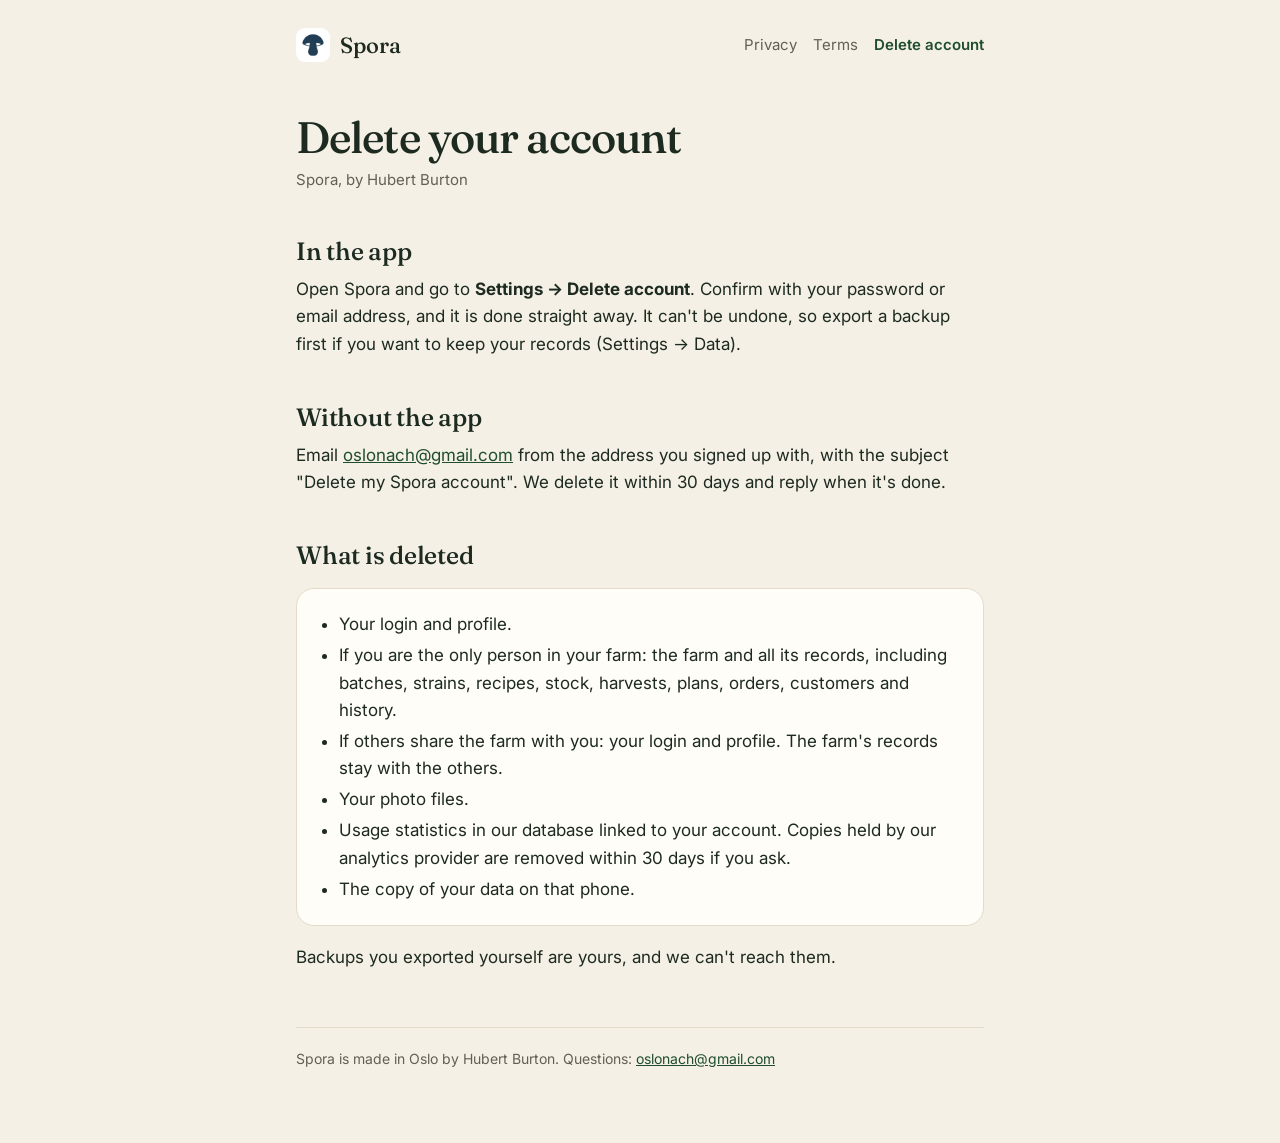
==== delete.html @ c26df556 "Privacy, terms and account deletion pages for Spora Co-Authored-By: Claude Opus 5.5 <noreply@anthrop" ====
<!doctype html>
<html lang="en">
<head>
<meta charset="utf-8">
<meta name="viewport" content="width=device-width, initial-scale=1">
<title>Delete your account</title>
<meta name="description" content="How to delete your Spora account and data, in the app or by email.">
<link rel="icon" href="favicon.png">
<link rel="preconnect" href="https://fonts.googleapis.com">
<link rel="preconnect" href="https://fonts.gstatic.com" crossorigin>
<link href="https://fonts.googleapis.com/css2?family=Fraunces:opsz,wght@9..144,500&family=Inter:wght@400;600&display=swap" rel="stylesheet">
<link rel="stylesheet" href="style.css">
</head>
<body>
<div class="wrap">
<header>
  <a class="brand" href="index.html"><img src="logo.png" alt=""><span>Spora</span></a>
  <nav>
    <a href="privacy.html">Privacy</a>
    <a href="terms.html">Terms</a>
    <a href="delete.html" aria-current="page">Delete account</a>
  </nav>
</header>
<main>
<h1>Delete your account</h1>
<p class="date">Spora, by Hubert Burton</p>

<h2>In the app</h2>
<p>Open Spora and go to <b>Settings → Delete account</b>. Confirm with your password or email address, and it is done straight away. It can't be undone, so export a backup first if you want to keep your records (Settings → Data).</p>

<h2>Without the app</h2>
<p>Email <a href="mailto:oslonach@gmail.com?subject=Delete%20my%20Spora%20account">oslonach@gmail.com</a> from the address you signed up with, with the subject "Delete my Spora account". We delete it within 30 days and reply when it's done.</p>

<h2>What is deleted</h2>
<div class="card">
<ul>
<li>Your login and profile.</li>
<li>If you are the only person in your farm: the farm and all its records, including batches, strains, recipes, stock, harvests, plans, orders, customers and history.</li>
<li>If others share the farm with you: your login and profile. The farm's records stay with the others.</li>
<li>Your photo files.</li>
<li>Usage statistics in our database linked to your account. Copies held by our analytics provider are removed within 30 days if you ask.</li>
<li>The copy of your data on that phone.</li>
</ul>
</div>
<p>Backups you exported yourself are yours, and we can't reach them.</p>
</main>
<footer>Spora is made in Oslo by Hubert Burton. Questions: <a href="mailto:oslonach@gmail.com">oslonach@gmail.com</a></footer>
</div>
</body>
</html>
---- style.css ----
:root{--bg:#F5F0E5;--card:#FFFDF8;--ink:#1D2A20;--muted:#635F55;--green:#1F4D2E;--line:#E4DBC8}
@media (prefers-color-scheme:dark){:root:not([data-theme="light"]){--bg:#121512;--card:#1A1E1A;--ink:#ECE9E1;--muted:#A29F96;--green:#8CC79A;--line:#2C312C}}
:root[data-theme="dark"]{--bg:#121512;--card:#1A1E1A;--ink:#ECE9E1;--muted:#A29F96;--green:#8CC79A;--line:#2C312C}
*{box-sizing:border-box}
html{-webkit-text-size-adjust:100%}
body{margin:0;background:var(--bg);color:var(--ink);font:17px/1.6 Inter,system-ui,-apple-system,sans-serif;-webkit-font-smoothing:antialiased}
.wrap{max-width:720px;margin:0 auto;padding:28px 16px 72px}
header{display:flex;align-items:center;justify-content:space-between;gap:12px;padding-bottom:28px}
.brand{display:flex;align-items:center;gap:10px;color:var(--ink);text-decoration:none;font:500 22px Fraunces,Georgia,serif}
.brand img{width:34px;height:34px;border-radius:9px;background:#fff}
nav{display:flex;gap:16px;font-size:15px}
nav a{color:var(--muted);text-decoration:none}
nav a[aria-current]{color:var(--green);font-weight:600}
h1{font:500 44px/1.05 Fraunces,Georgia,serif;letter-spacing:-.02em;margin:24px 0 8px}
.date{color:var(--muted);font-size:15px;margin:0 0 28px}
.lede{font-size:19px;color:var(--ink)}
h2{font:500 25px/1.2 Fraunces,Georgia,serif;letter-spacing:-.01em;margin:44px 0 10px}
p,ul{margin:0 0 14px}
ul{padding-left:22px}li{margin:4px 0}
a{color:var(--green)}
.card{background:var(--card);border:1px solid var(--line);border-radius:18px;padding:18px 20px;margin:18px 0}
.card p:last-child,.card ul:last-child{margin-bottom:0}
.table{overflow-x:auto;margin:14px 0}
table{border-collapse:collapse;width:100%;font-size:15px}
th,td{text-align:left;vertical-align:top;padding:10px 12px 10px 0;border-bottom:1px solid var(--line)}
th{font-weight:600}
footer{margin-top:56px;padding-top:20px;border-top:1px solid var(--line);color:var(--muted);font-size:14px}
@media (max-width:520px){h1{font-size:34px}nav{gap:12px;font-size:14px}.brand span{display:none}}
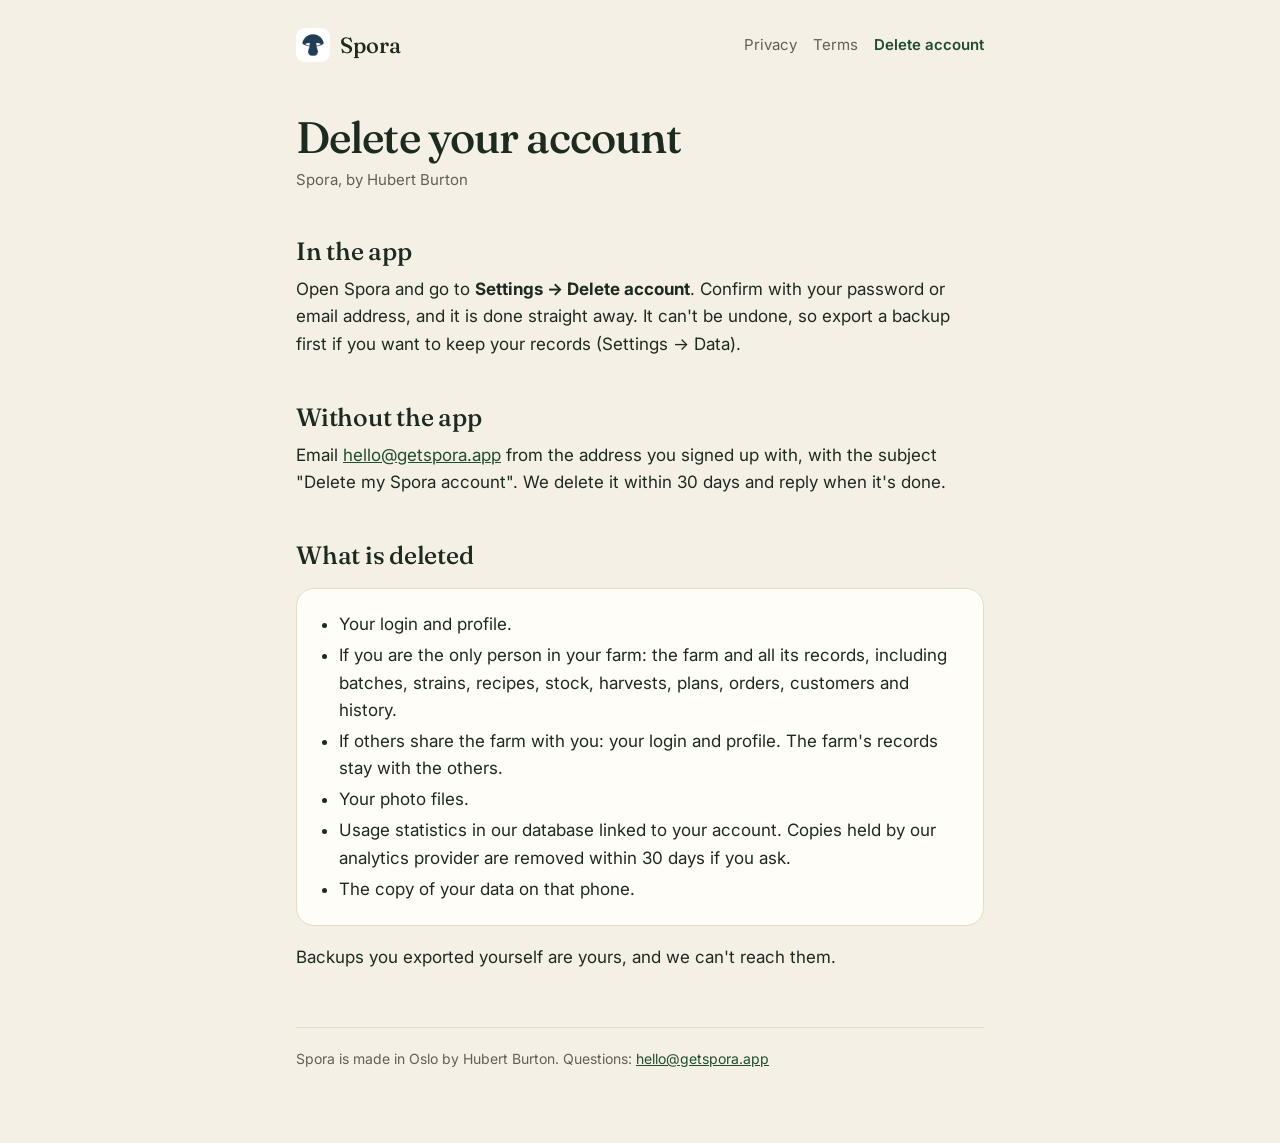
==== commit 65025030: "New landing page on getspora.app: six app screens, farm photos, early-access invite Contact moves to" ====
--- a/delete.html
+++ b/delete.html
@@ -29,7 +29,7 @@
 <p>Open Spora and go to <b>Settings → Delete account</b>. Confirm with your password or email address, and it is done straight away. It can't be undone, so export a backup first if you want to keep your records (Settings → Data).</p>
 
 <h2>Without the app</h2>
-<p>Email <a href="mailto:oslonach@gmail.com?subject=Delete%20my%20Spora%20account">oslonach@gmail.com</a> from the address you signed up with, with the subject "Delete my Spora account". We delete it within 30 days and reply when it's done.</p>
+<p>Email <a href="mailto:hello@getspora.app?subject=Delete%20my%20Spora%20account">hello@getspora.app</a> from the address you signed up with, with the subject "Delete my Spora account". We delete it within 30 days and reply when it's done.</p>
 
 <h2>What is deleted</h2>
 <div class="card">
@@ -44,7 +44,7 @@
 </div>
 <p>Backups you exported yourself are yours, and we can't reach them.</p>
 </main>
-<footer>Spora is made in Oslo by Hubert Burton. Questions: <a href="mailto:oslonach@gmail.com">oslonach@gmail.com</a></footer>
+<footer>Spora is made in Oslo by Hubert Burton. Questions: <a href="mailto:hello@getspora.app">hello@getspora.app</a></footer>
 </div>
 </body>
 </html>
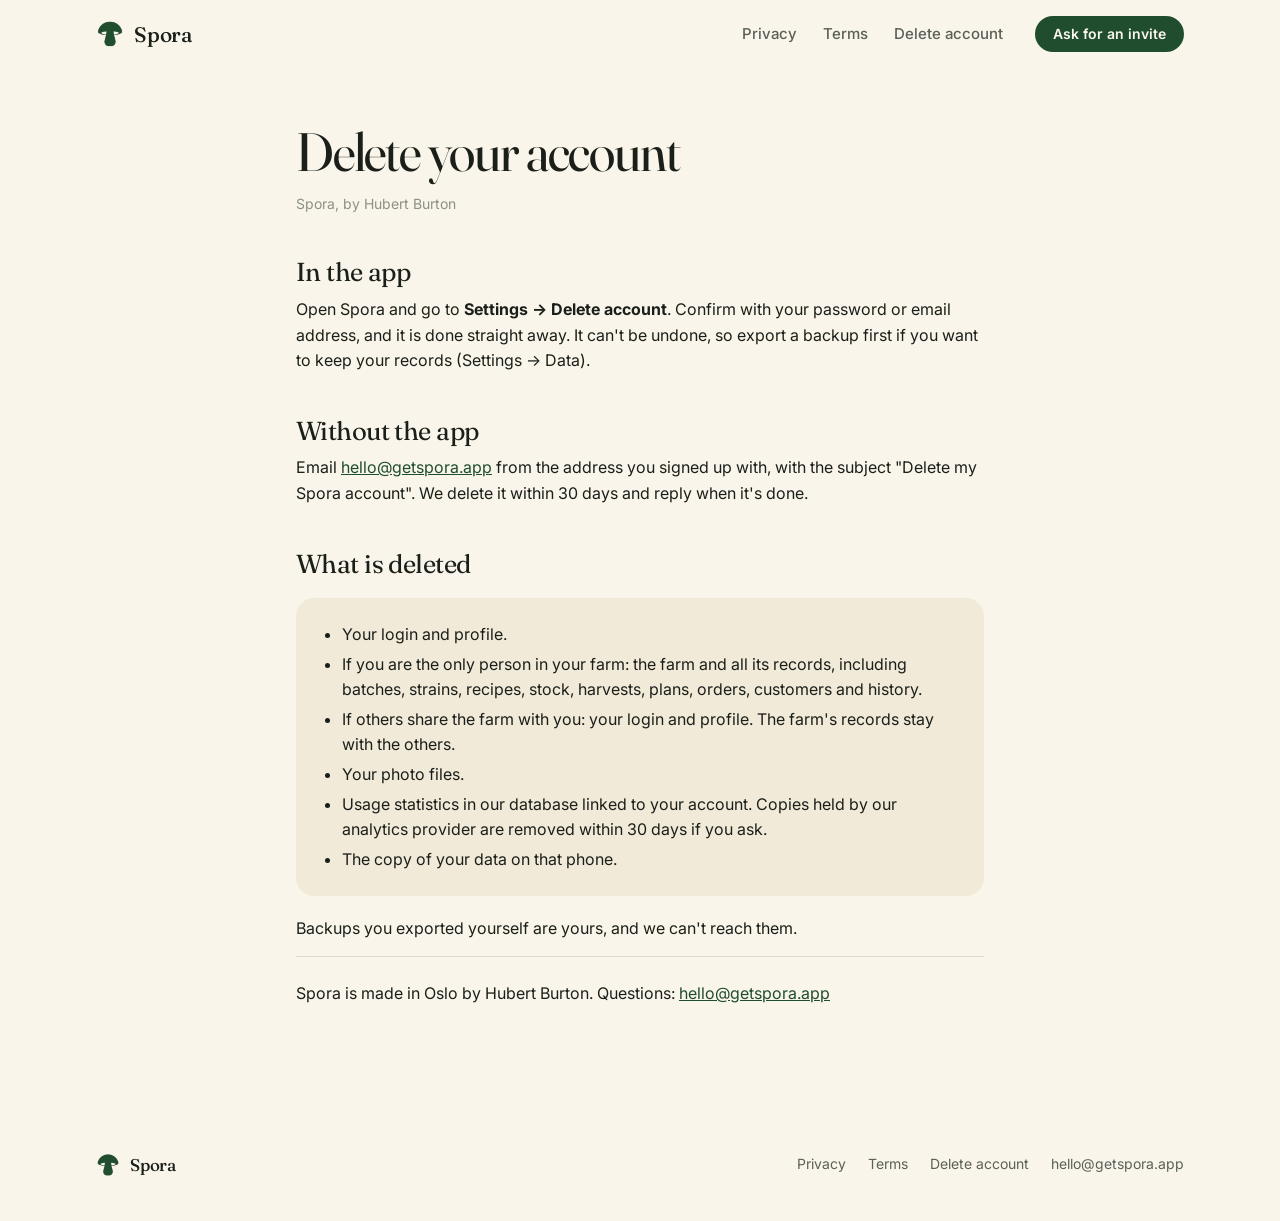
==== commit 638cb044: "Redesigned site: grow log for mushroom growers, section for mycologists, light theme Six app screens" ====
--- a/delete.html
+++ b/delete.html
@@ -3,25 +3,40 @@
 <head>
 <meta charset="utf-8">
 <meta name="viewport" content="width=device-width, initial-scale=1">
-<title>Delete your account</title>
+<title>Delete your Spora account</title>
 <meta name="description" content="How to delete your Spora account and data, in the app or by email.">
-<link rel="icon" href="favicon.png">
+<link rel="canonical" href="https://getspora.app/delete.html">
+<meta name="theme-color" content="#FAF5EA">
+<meta name="color-scheme" content="light">
+<meta property="og:type" content="website">
+<meta property="og:site_name" content="Spora">
+<meta property="og:title" content="Delete your Spora account">
+<meta property="og:description" content="How to delete your Spora account and data, in the app or by email.">
+<meta property="og:url" content="https://getspora.app/delete.html">
+<meta property="og:image" content="https://getspora.app/og.jpg">
+<meta name="twitter:card" content="summary_large_image">
+<link rel="icon" href="favicon.png" sizes="64x64" type="image/png">
+<link rel="icon" href="favicon-32.png" sizes="32x32" type="image/png">
+<link rel="apple-touch-icon" href="apple-touch-icon.png">
 <link rel="preconnect" href="https://fonts.googleapis.com">
 <link rel="preconnect" href="https://fonts.gstatic.com" crossorigin>
-<link href="https://fonts.googleapis.com/css2?family=Fraunces:opsz,wght@9..144,500&family=Inter:wght@400;600&display=swap" rel="stylesheet">
-<link rel="stylesheet" href="style.css">
+<link href="https://fonts.googleapis.com/css2?family=Fraunces:opsz,wght@9..144,400;9..144,500&family=Inter:wght@400;500;600&display=swap" rel="stylesheet">
+<link rel="stylesheet" href="site.css">
 </head>
 <body>
-<div class="wrap">
-<header>
-  <a class="brand" href="index.html"><img src="logo.png" alt=""><span>Spora</span></a>
-  <nav>
-    <a href="privacy.html">Privacy</a>
-    <a href="terms.html">Terms</a>
-    <a href="delete.html" aria-current="page">Delete account</a>
-  </nav>
+<a class="skip" href="#main">Skip to content</a>
+<header class="top">
+  <div class="wrap top-row">
+    <a class="brand" href="/" aria-label="Spora home"><img src="logo.png" width="28" height="28" alt=""><span>Spora</span></a>
+    <nav class="top-nav top-nav-doc" aria-label="Legal pages">
+      <a href="privacy.html">Privacy</a>
+      <a href="terms.html">Terms</a>
+      <a href="delete.html" aria-current="page">Delete account</a>
+    </nav>
+    <a class="btn btn-small" href="mailto:hello@getspora.app?subject=Spora%20early%20access">Ask for an invite</a>
+  </div>
 </header>
-<main>
+<main id="main" class="doc">
 <h1>Delete your account</h1>
 <p class="date">Spora, by Hubert Burton</p>
 
@@ -43,8 +58,18 @@
 </ul>
 </div>
 <p>Backups you exported yourself are yours, and we can't reach them.</p>
+<p class="doc-note">Spora is made in Oslo by Hubert Burton. Questions: <a href="mailto:hello@getspora.app">hello@getspora.app</a></p>
 </main>
-<footer>Spora is made in Oslo by Hubert Burton. Questions: <a href="mailto:hello@getspora.app">hello@getspora.app</a></footer>
-</div>
+<footer class="foot">
+  <div class="wrap foot-row">
+    <a class="brand" href="/"><img src="logo.png" width="24" height="24" alt=""><span>Spora</span></a>
+    <nav aria-label="Legal and contact">
+      <a href="privacy.html">Privacy</a>
+      <a href="terms.html">Terms</a>
+      <a href="delete.html">Delete account</a>
+      <a href="mailto:hello@getspora.app">hello@getspora.app</a>
+    </nav>
+  </div>
+</footer>
 </body>
 </html>
--- a/site.css
+++ b/site.css
@@ -0,0 +1,234 @@
+/* Spora website. Light only: the app's own screens are cream, and they sit best on cream. */
+:root{
+  --cream:#FAF5EA;
+  --cream-deep:#F2EAD9;
+  --panel:#EDE2CC;
+  --ink:#1B1F1A;
+  --ink-soft:#5B6058;
+  --ink-faint:#8C9088;
+  --line:rgba(27,31,26,.12);
+  --green:#1F4D2E;
+  --green-deep:#173A23;
+  --green-soft:#2A6A3F;
+  --bezel:#141A16;
+  --serif:Fraunces,"Iowan Old Style",Georgia,serif;
+  --sans:Inter,system-ui,-apple-system,"Segoe UI",sans-serif;
+  --wrap:1120px;
+  --gutter:16px;
+  color-scheme:light;
+}
+*{box-sizing:border-box}
+html{-webkit-text-size-adjust:100%;scroll-behavior:smooth;scroll-padding-top:84px}
+@media (prefers-reduced-motion:reduce){html{scroll-behavior:auto}}
+body{margin:0;background:var(--cream);color:var(--ink);font:16px/1.6 var(--sans);-webkit-font-smoothing:antialiased;text-rendering:optimizeLegibility;overflow-x:hidden}
+img{max-width:100%;height:auto;display:block}
+a{color:var(--green)}
+a:focus-visible,button:focus-visible,summary:focus-visible{outline:3px solid var(--green);outline-offset:3px;border-radius:4px}
+.skip{position:absolute;left:-999px;top:8px;background:var(--ink);color:#fff;padding:8px 12px;border-radius:8px;z-index:100}
+.skip:focus{left:8px}
+
+.wrap{max-width:var(--wrap);margin:0 auto;padding:0 var(--gutter)}
+.wrap-wide{max-width:1200px}
+.wrap-narrow{max-width:720px}
+
+/* Type */
+h1,h2,h3{font-family:var(--serif);font-weight:400;letter-spacing:-.022em;margin:0;color:var(--ink);text-wrap:balance}
+h1{font-size:clamp(40px,6.6vw,76px);line-height:1.02;font-variation-settings:"opsz" 144}
+h2{font-size:clamp(32px,4.2vw,50px);line-height:1.06;font-variation-settings:"opsz" 96}
+h3{font-size:clamp(26px,2.6vw,32px);line-height:1.12;font-variation-settings:"opsz" 48;letter-spacing:-.015em}
+p{margin:0}
+.lede{font-size:clamp(18px,1.6vw,21px);line-height:1.5;color:var(--ink-soft);max-width:34em}
+.fine{font-size:14px;color:var(--ink-faint)}
+
+/* Buttons */
+.btn{display:inline-flex;align-items:center;justify-content:center;gap:8px;background:var(--green);color:#FBF7EE;text-decoration:none;font-weight:600;font-size:16px;line-height:1;padding:16px 24px;border-radius:999px;white-space:nowrap;transition:background .15s ease,transform .1s ease}
+.btn:hover{background:var(--green-deep)}
+.btn:active{transform:translateY(1px)}
+.btn-small{padding:11px 18px;font-size:14px}
+.btn-quiet{background:transparent;color:var(--green);box-shadow:inset 0 0 0 1.5px rgba(31,77,46,.45)}
+.btn-quiet:hover{background:rgba(31,77,46,.07)}
+.btn-light{background:var(--cream);color:var(--green)}
+.btn-light:hover{background:#fff}
+.actions{display:flex;align-items:center;gap:14px 22px;flex-wrap:wrap}
+.link-quiet{color:var(--green);font-weight:500;font-size:15px;text-decoration:underline;text-underline-offset:4px;text-decoration-thickness:1px;text-decoration-color:rgba(31,77,46,.45)}
+.link-quiet:hover{text-decoration-color:var(--green)}
+.mail{color:var(--ink-soft);font-weight:500;user-select:all;-webkit-user-select:all}
+
+/* Header */
+.top{position:sticky;top:0;z-index:50;background:rgba(250,245,234,.86);backdrop-filter:saturate(1.4) blur(12px);-webkit-backdrop-filter:saturate(1.4) blur(12px)}
+.top-row{display:flex;align-items:center;gap:24px;height:68px}
+.brand{display:inline-flex;align-items:center;gap:10px;text-decoration:none;color:var(--ink);font:500 21px var(--serif);letter-spacing:-.01em;font-variation-settings:"opsz" 24}
+.top-nav{display:flex;gap:26px;margin-left:auto;font-size:15px;font-weight:500}
+.top-nav a{color:var(--ink-soft);text-decoration:none;padding:6px 0}
+.top-nav a:hover{color:var(--ink)}
+.top .btn-small{margin-left:8px}
+
+/* Hero */
+.hero{padding:72px 0 0;text-align:center}
+.hero h1{max-width:12.5em;margin:0 auto}
+.hero .lede{margin:24px auto 0}
+.hero .actions{justify-content:center;margin-top:34px}
+.hero .fine{margin-top:18px}
+.hero .hero-mail{margin-top:6px}
+.stage{position:relative;margin-top:56px;border-radius:28px;background:var(--panel);overflow:hidden;aspect-ratio:16/8.4;min-height:380px}
+.stage-photo{position:absolute;top:0;left:-14%;width:114%;max-width:none;height:100%;object-fit:cover;object-position:50% 60%}
+.phone-hero{position:absolute;left:63%;bottom:-8%;--pw:min(330px,29vw)}
+
+/* Phone frame */
+.phone{--pw:320px;position:relative;width:var(--pw);margin:0;background:var(--bezel);border-radius:calc(var(--pw)*.165);padding:calc(var(--pw)*.028);box-shadow:0 1px 1px rgba(0,0,0,.05),0 24px 48px -16px rgba(27,31,26,.42),0 60px 90px -30px rgba(27,31,26,.3)}
+.phone::before{content:"";position:absolute;inset:0;border-radius:inherit;box-shadow:inset 0 0 0 1px rgba(255,255,255,.14),inset 0 0 0 calc(var(--pw)*.028) rgba(255,255,255,.035);pointer-events:none}
+.phone::after{content:"";position:absolute;top:calc(var(--pw)*.33);right:calc(var(--pw)*-.012);width:calc(var(--pw)*.012);height:calc(var(--pw)*.17);background:#0E1310;border-radius:0 2px 2px 0;box-shadow:calc(var(--pw)*-1.024) calc(var(--pw)*-.07) 0 0 #0E1310,calc(var(--pw)*-1.024) calc(var(--pw)*.21) 0 0 #0E1310}
+.phone .screen{border-radius:calc(var(--pw)*.137);background:#FBF7EE;overflow:hidden}
+.phone img{width:100%;background:#FBF7EE;aspect-ratio:720/1513}
+.phone .bar{display:flex;align-items:center;justify-content:space-between;height:calc(var(--pw)*.082);padding:calc(var(--pw)*.012) calc(var(--pw)*.066) 0 calc(var(--pw)*.075);color:var(--ink);font:600 calc(var(--pw)*.041)/1 var(--sans);letter-spacing:.01em}
+.phone .bar svg{width:calc(var(--pw)*.15);height:auto;display:block}
+
+/* Features */
+.features{padding:140px 0 0}
+.section-head{max-width:40em;margin:0 0 72px}
+.section-head p{margin-top:18px;font-size:18px;color:var(--ink-soft);max-width:34em}
+.row{display:grid;grid-template-columns:minmax(0,1fr) minmax(0,1.1fr);gap:64px;align-items:start;margin-bottom:104px}
+.row-flip .row-text{order:2}
+.row-text{padding-top:52px}
+.row-text p{margin-top:16px;font-size:17px;color:var(--ink-soft);max-width:30em}
+.row-media{display:flex;justify-content:center;align-items:flex-start;padding:40px 32px 0;border-radius:28px;background:var(--cream-deep);overflow:hidden;height:520px}
+.row-media .phone{--pw:340px}
+.trio{list-style:none;padding:0;margin:28px 0 0;display:grid;grid-template-columns:repeat(3,minmax(0,1fr));gap:12px;max-width:420px}
+.trio img{border-radius:14px;aspect-ratio:1;object-fit:cover;background:var(--panel)}
+.trio span{display:block;margin-top:8px;font-size:13px;color:var(--ink-faint)}
+.pair{display:grid;grid-template-columns:repeat(2,minmax(0,1fr));gap:24px;margin-top:8px}
+.card{position:relative;border-radius:28px;background:var(--cream-deep);padding:40px 40px 0;min-height:560px;overflow:hidden;display:flex;flex-direction:column}
+.card-text p{margin-top:12px;color:var(--ink-soft);max-width:26em}
+.card-text .card-aside{margin-top:10px;font-size:15px;color:var(--ink-faint)}
+.card .phone-crop{--pw:320px;margin:36px auto 0;align-self:center;margin-bottom:-38%}
+
+/* For mycologists */
+.lab{padding:128px 0 0}
+.lab .section-head{margin-bottom:56px}
+.lab-list{display:grid;grid-template-columns:repeat(3,minmax(0,1fr));gap:44px 40px;margin:0}
+.lab-list div,.lab-more div{margin:0;padding-top:20px;border-top:1px solid var(--line)}
+.lab-list dt{font-family:var(--serif);font-size:24px;line-height:1.2;letter-spacing:-.01em;font-variation-settings:"opsz" 36}
+.lab-list dd{margin:12px 0 0;color:var(--ink-soft);font-size:15.5px}
+.lab-more{display:grid;grid-template-columns:repeat(3,minmax(0,1fr));gap:40px;margin:64px 0 0}
+.lab-more dt{font-weight:600;font-size:16px}
+.lab-more dd{margin:8px 0 0;color:var(--ink-soft);font-size:15px}
+
+/* Farm */
+.farm{padding:164px 0 0}
+.farm-grid{display:grid;grid-template-columns:minmax(0,1.15fr) minmax(0,.85fr);gap:64px;align-items:center}
+.farm-photo{border-radius:28px;aspect-ratio:4/3;object-fit:cover;object-position:50% 45%;background:var(--panel);width:100%}
+.farm-text p{margin-top:18px;font-size:17px;color:var(--ink-soft);max-width:30em}
+.farm-text p:first-of-type{margin-top:24px;color:var(--ink);font-size:18px}
+.species{list-style:none;padding:0;margin:40px 0 0;display:grid;grid-template-columns:repeat(3,minmax(0,1fr));gap:24px}
+.species img{border-radius:22px;aspect-ratio:4/5;object-fit:cover;background:var(--panel)}
+.species span{display:block;margin-top:12px;font-family:var(--serif);font-size:19px;font-variation-settings:"opsz" 24}
+.species i{display:block;margin-top:2px;font-size:15px;color:var(--ink-soft);font-style:italic}
+
+/* Access */
+.access{padding:136px 0 0}
+.steps{display:grid;grid-template-columns:repeat(3,minmax(0,1fr));gap:40px;margin:0 0 48px}
+.steps div{margin:0;padding-top:20px;border-top:1px solid var(--line)}
+.steps dt{font-weight:600;font-size:17px}
+.steps dd{margin:8px 0 0;color:var(--ink-soft);font-size:15px}
+.access .fine{margin-top:18px}
+.access .fine .mail{display:block;margin-top:4px}
+
+/* FAQ */
+.faq{padding:120px 0 0}
+.faq-grid{display:grid;grid-template-columns:minmax(0,.9fr) minmax(0,1.4fr);gap:48px;align-items:start}
+.faq h2{margin:0}
+.faq details{border-top:1px solid var(--line)}
+.faq details:last-of-type{border-bottom:1px solid var(--line)}
+.faq summary{list-style:none;cursor:pointer;display:flex;align-items:center;justify-content:space-between;gap:16px;padding:20px 0;font-family:var(--serif);font-size:21px;font-variation-settings:"opsz" 36;letter-spacing:-.01em}
+.faq summary::-webkit-details-marker{display:none}
+.faq summary::after{content:"";flex:none;width:11px;height:11px;border-right:1.5px solid var(--ink-faint);border-bottom:1.5px solid var(--ink-faint);transform:rotate(45deg) translateY(-3px);transition:transform .2s ease}
+.faq details[open] summary::after{transform:rotate(225deg) translateY(-3px)}
+.faq details p{padding:0 0 22px;color:var(--ink-soft);max-width:36em}
+
+/* Closing */
+.closing{margin-top:128px;padding:110px 0;background:var(--green);color:#FBF7EE;text-align:center}
+.closing h2{color:#FBF7EE}
+.closing p{margin:18px auto 0;color:rgba(251,247,238,.78);font-size:18px;max-width:30em}
+.closing .btn{margin-top:34px}
+.closing-mail{font-size:15px}
+.closing-mail a{color:rgba(251,247,238,.78);text-decoration:none}
+.closing-mail a:hover{color:#fff}
+
+/* Footer */
+.foot{padding:36px 0 44px;font-size:14px;color:var(--ink-faint)}
+.foot-row{display:flex;align-items:center;gap:24px;flex-wrap:wrap}
+.foot .brand{font-size:17px}
+.foot nav{display:flex;gap:22px;flex-wrap:wrap;margin-left:auto}
+.foot nav a{color:var(--ink-soft);text-decoration:none}
+.foot nav a:hover{color:var(--ink)}
+.foot p{flex-basis:100%;margin-top:4px}
+
+/* Legal pages */
+@media (max-width:780px){.top-nav.top-nav-doc{display:flex;gap:14px;font-size:13px;margin-left:auto}.top-nav-doc~.btn-small{display:none}}
+.doc-note{color:var(--ink-faint);font-size:14px;margin-top:48px;padding-top:24px;border-top:1px solid var(--line)}
+.doc{max-width:720px;margin:0 auto;padding:56px var(--gutter) 96px}
+.doc h1{font-size:clamp(36px,5vw,54px)}
+.doc .date{margin:14px 0 36px;color:var(--ink-faint);font-size:14px}
+.doc .lede{color:var(--ink);font-size:18px}
+.doc h2{font-size:26px;margin:44px 0 10px;font-variation-settings:"opsz" 36}
+.doc p,.doc ul{margin:0 0 14px;color:var(--ink);font-size:16px}
+.doc ul{padding-left:22px}
+.doc li{margin:4px 0}
+.doc .card{min-height:0;padding:20px 24px;margin:20px 0;border-radius:18px;display:block}
+.doc .card p:last-child,.doc .card ul:last-child{margin-bottom:0}
+.doc .table{overflow-x:auto;margin:14px 0}
+.doc table{border-collapse:collapse;width:100%;font-size:15px}
+.doc th,.doc td{text-align:left;vertical-align:top;padding:10px 12px 10px 0;border-bottom:1px solid var(--line)}
+.doc th{font-weight:600}
+.doc-foot{padding:36px var(--gutter) 48px;border-top:1px solid var(--line);color:var(--ink-faint);font-size:14px}
+.doc-foot .wrap{max-width:720px}
+
+/* Responsive */
+@media (max-width:1000px){
+  .row{gap:40px}
+  .row-text{padding-top:36px}
+  .row-media{height:480px}
+  .row-media .phone{--pw:310px}
+  .card{padding:32px 28px 0;min-height:520px}
+  .lab-list,.lab-more{grid-template-columns:repeat(2,minmax(0,1fr));gap:36px 28px}
+  .farm-grid{gap:40px}
+  .faq-grid{grid-template-columns:1fr;gap:28px}
+}
+@media (max-width:780px){
+  .top-nav{display:none}
+  .top-row{height:60px}
+  .hero{padding-top:44px}
+  .hero .actions{margin-top:28px}
+  .stage{aspect-ratio:auto;height:460px;margin-top:40px;border-radius:22px}
+  .stage-photo{left:0;width:100%;object-position:72% 45%}
+  .phone-hero{--pw:min(215px,55vw);left:calc(95% - var(--pw));bottom:-24%}
+  .features,.farm{padding-top:96px}
+  .lab,.access{padding-top:84px}
+  .faq{padding-top:76px}
+  .section-head{margin-bottom:44px}
+  .row{grid-template-columns:1fr;gap:28px;margin-bottom:72px}
+  .row-flip .row-text{order:0}
+  .row-text{padding-top:0}
+  .row-media{height:440px;padding:28px 24px 0;border-radius:22px}
+  .row-media .phone{--pw:min(260px,72vw)}
+  .pair{grid-template-columns:1fr;gap:20px}
+  .card{min-height:0;padding:28px 24px 0;border-radius:22px}
+  .card .phone-crop{--pw:min(260px,72vw);margin-top:28px;margin-bottom:-30%}
+  .lab .section-head{margin-bottom:36px}
+  .lab-list,.lab-more{grid-template-columns:1fr;gap:28px}
+  .lab-more{margin-top:40px}
+  .farm-grid{grid-template-columns:1fr;gap:28px}
+  .farm-photo{border-radius:22px}
+  .species{gap:12px;margin-top:28px}
+  .species img{border-radius:14px}
+  .species span{font-size:16px;margin-top:8px}
+  .steps{grid-template-columns:1fr;gap:20px;margin-bottom:36px}
+  .access .actions .btn{flex:1 1 100%}
+  .closing{margin-top:96px;padding:80px 0}
+  .foot nav{margin-left:0}
+}
+@media (max-width:420px){
+  .hero .actions .btn{flex:1 1 100%}
+  .stage{height:420px}
+  .phone-hero{--pw:min(200px,54vw);left:calc(96% - var(--pw))}
+}
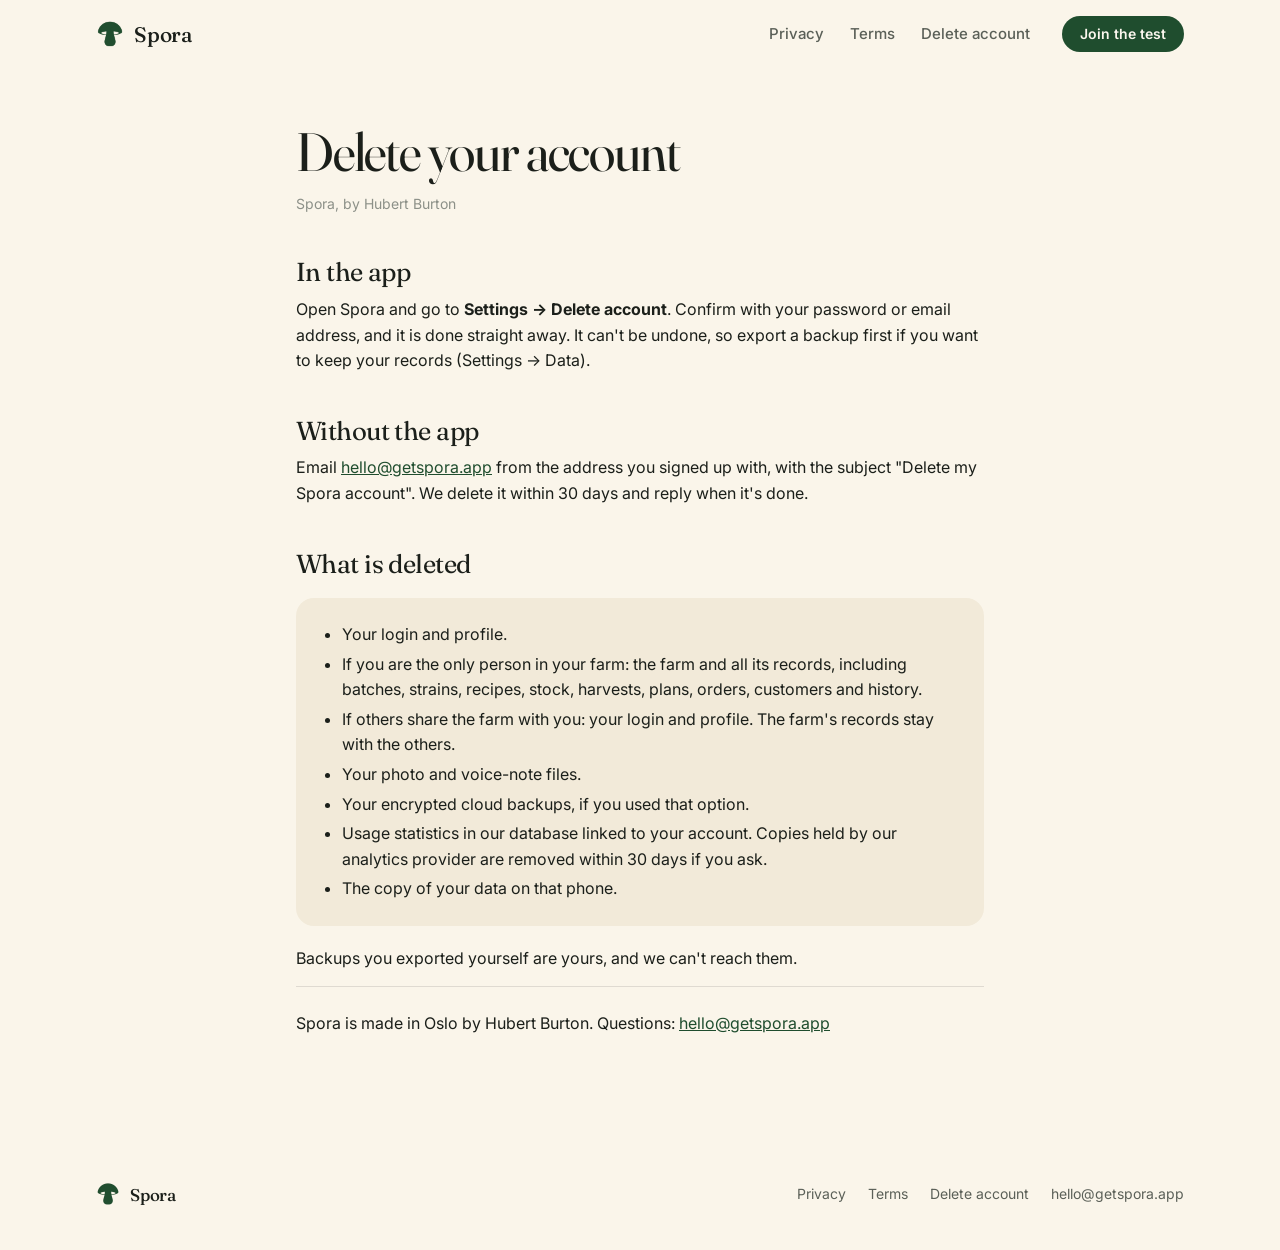
==== commit 1405777e: "Site update for early access: who it's for, genetics, scanning, farms, data choices - Home: three ki" ====
--- a/delete.html
+++ b/delete.html
@@ -33,7 +33,7 @@
       <a href="terms.html">Terms</a>
       <a href="delete.html" aria-current="page">Delete account</a>
     </nav>
-    <a class="btn btn-small" href="mailto:hello@getspora.app?subject=Spora%20early%20access">Ask for an invite</a>
+    <a class="btn btn-small" href="mailto:hello@getspora.app?subject=Spora%20Android%20test">Join the test</a>
   </div>
 </header>
 <main id="main" class="doc">
@@ -52,7 +52,8 @@
 <li>Your login and profile.</li>
 <li>If you are the only person in your farm: the farm and all its records, including batches, strains, recipes, stock, harvests, plans, orders, customers and history.</li>
 <li>If others share the farm with you: your login and profile. The farm's records stay with the others.</li>
-<li>Your photo files.</li>
+<li>Your photo and voice-note files.</li>
+<li>Your encrypted cloud backups, if you used that option.</li>
 <li>Usage statistics in our database linked to your account. Copies held by our analytics provider are removed within 30 days if you ask.</li>
 <li>The copy of your data on that phone.</li>
 </ul>
--- a/site.css
+++ b/site.css
@@ -123,6 +123,47 @@
 .species img{border-radius:22px;aspect-ratio:4/5;object-fit:cover;background:var(--panel)}
 .species span{display:block;margin-top:12px;font-family:var(--serif);font-size:19px;font-variation-settings:"opsz" 24}
 .species i{display:block;margin-top:2px;font-size:15px;color:var(--ink-soft);font-style:italic}
+
+
+/* Who it's for */
+.who{padding:128px 0 0}
+.who-list{list-style:none;padding:0;margin:0;display:grid;grid-template-columns:repeat(3,minmax(0,1fr));gap:28px}
+.who-list img{width:100%;border-radius:22px;aspect-ratio:1;object-fit:cover;background:var(--panel)}
+.who-list h3{font-size:clamp(22px,2vw,26px);margin-top:22px}
+.who-list p{margin-top:10px;color:var(--ink-soft);font-size:15.5px;max-width:30em}
+
+/* Feature extras */
+.row-text .row-aside{margin-top:22px;padding:16px 18px;border-radius:16px;background:var(--cream-deep);font-size:15px;color:var(--ink-soft)}
+.row-after-pair{margin-top:104px}
+
+/* Farm with deliveries */
+.farm-sec{padding:136px 0 0}
+.farm-sec .row{margin-bottom:0}
+.farm-sec .row-text{padding-top:8px}
+.farm-sec .row-text > p{margin-top:20px;font-size:18px}
+.farm-list{margin:32px 0 0;display:grid;gap:0}
+.farm-list div{padding:16px 0;border-top:1px solid var(--line)}
+.farm-list div:last-child{border-bottom:1px solid var(--line)}
+.farm-list dt{font-weight:600;font-size:16px}
+.farm-list dd{margin:4px 0 0;color:var(--ink-soft);font-size:15px;max-width:34em}
+.row-media-tall{height:640px;position:sticky;top:96px}
+.team{margin-top:96px;padding:48px 48px 52px;border-radius:28px;background:var(--cream-deep)}
+.team-head p{margin-top:10px;color:var(--ink-soft);font-size:17px}
+.team .lab-more{margin-top:36px}
+.team .lab-more div{border-top-color:rgba(27,31,26,.14)}
+
+/* Beginner */
+.beginner{padding:136px 0 0}
+.farm-grid-flip{grid-template-columns:minmax(0,.85fr) minmax(0,1.15fr)}
+.farm-grid-flip .farm-photo{order:2}
+
+/* Data */
+.data{padding:136px 0 0}
+.where{list-style:none;padding:0;margin:0;display:grid;grid-template-columns:repeat(3,minmax(0,1fr));gap:20px}
+.where li{background:#FFFDF8;border:1px solid var(--line);border-radius:22px;padding:28px 26px 30px}
+.where h3{font-size:24px}
+.where p{margin-top:10px;color:var(--ink-soft);font-size:15.5px}
+.data .lab-more{margin-top:56px}
 
 /* Access */
 .access{padding:136px 0 0}
@@ -193,6 +234,10 @@
   .lab-list,.lab-more{grid-template-columns:repeat(2,minmax(0,1fr));gap:36px 28px}
   .farm-grid{gap:40px}
   .faq-grid{grid-template-columns:1fr;gap:28px}
+  .who-list{gap:20px}
+  .where{grid-template-columns:1fr}
+  .team{padding:36px 32px 40px}
+  .row-media-tall{height:560px}
 }
 @media (max-width:780px){
   .top-nav{display:none}
@@ -217,7 +262,8 @@
   .lab .section-head{margin-bottom:36px}
   .lab-list,.lab-more{grid-template-columns:1fr;gap:28px}
   .lab-more{margin-top:40px}
-  .farm-grid{grid-template-columns:1fr;gap:28px}
+  .farm-grid,.farm-grid-flip{grid-template-columns:1fr;gap:28px}
+  .farm-grid-flip .farm-photo{order:0}
   .farm-photo{border-radius:22px}
   .species{gap:12px;margin-top:28px}
   .species img{border-radius:14px}
@@ -226,6 +272,19 @@
   .access .actions .btn{flex:1 1 100%}
   .closing{margin-top:96px;padding:80px 0}
   .foot nav{margin-left:0}
+  .who,.farm-sec,.beginner,.data{padding-top:88px}
+  .who-list{grid-template-columns:1fr;gap:36px}
+  .who-list li{display:grid;grid-template-columns:112px minmax(0,1fr);gap:4px 18px;align-items:start}
+  .who-list img{grid-row:span 2;border-radius:16px;aspect-ratio:1}
+  .who-list h3{margin-top:0;font-size:22px}
+  .who-list p{margin-top:0;font-size:15px}
+  .row-after-pair{margin-top:72px}
+  .row-media-tall{position:static;height:440px}
+  .farm-list{margin-top:24px}
+  .team{margin-top:64px;padding:28px 22px 32px;border-radius:22px}
+  .where li{padding:22px 22px 24px;border-radius:18px}
+  .where h3{font-size:22px}
+  .data .lab-more{margin-top:40px}
 }
 @media (max-width:420px){
   .hero .actions .btn{flex:1 1 100%}
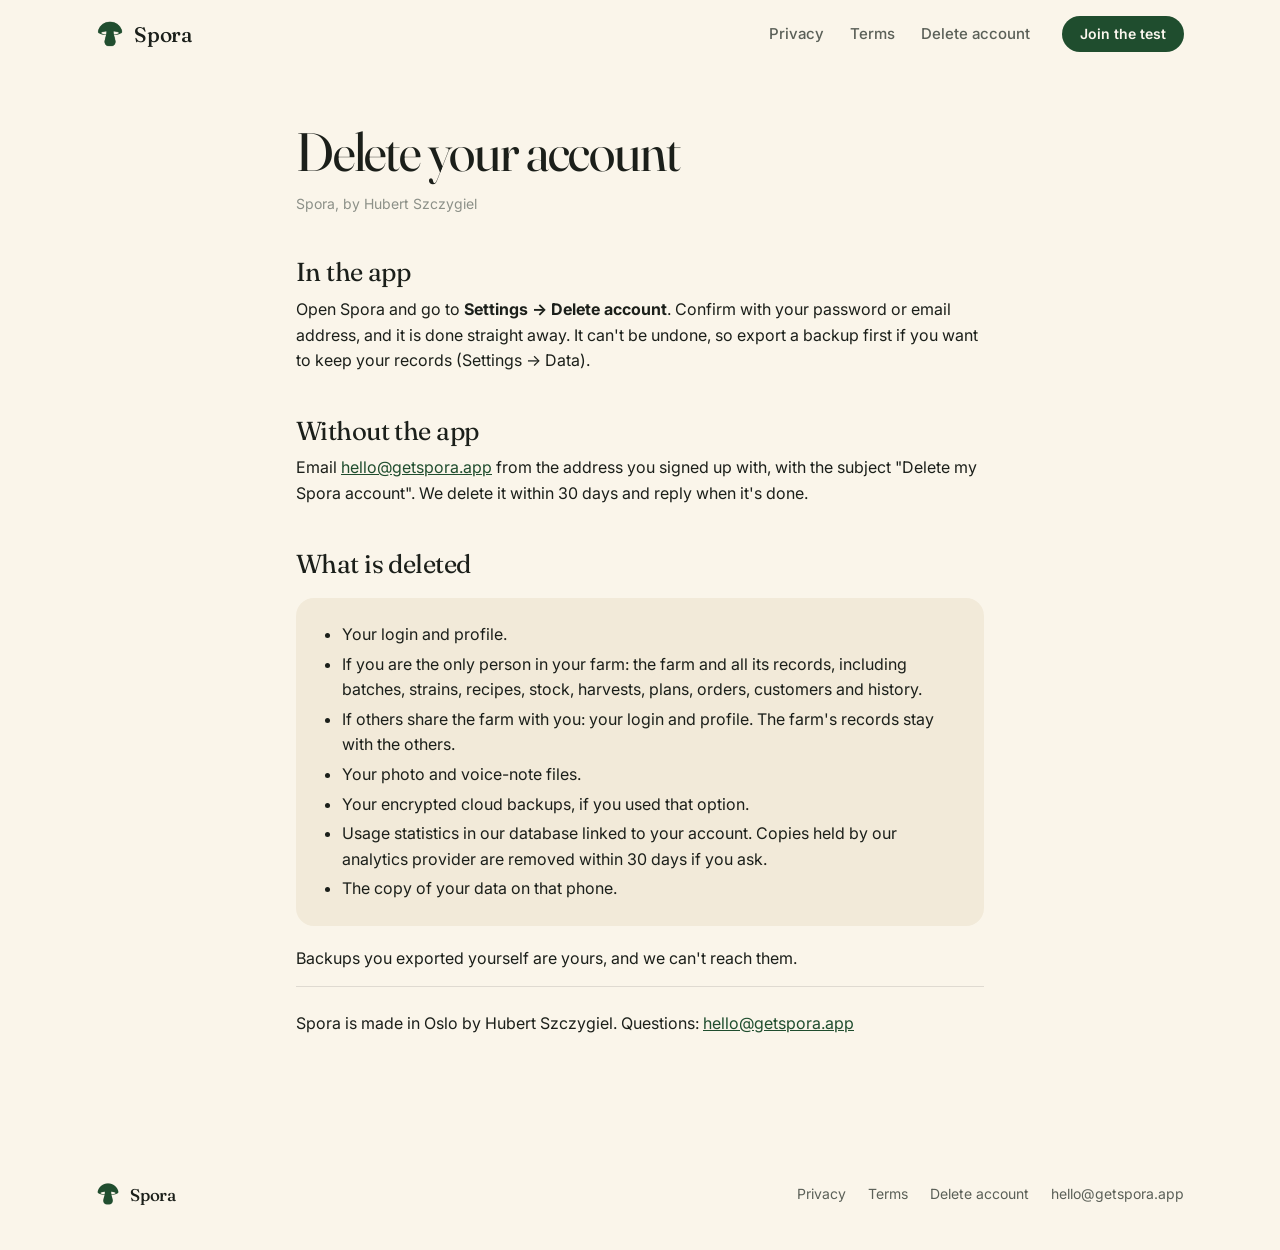
==== commit 00113a46: "Legal name: Hubert Szczygiel (matches the App Store seller) Co-Authored-By: Claude Opus 5.5 <noreply" ====
--- a/delete.html
+++ b/delete.html
@@ -38,7 +38,7 @@
 </header>
 <main id="main" class="doc">
 <h1>Delete your account</h1>
-<p class="date">Spora, by Hubert Burton</p>
+<p class="date">Spora, by Hubert Szczygiel</p>
 
 <h2>In the app</h2>
 <p>Open Spora and go to <b>Settings → Delete account</b>. Confirm with your password or email address, and it is done straight away. It can't be undone, so export a backup first if you want to keep your records (Settings → Data).</p>
@@ -59,7 +59,7 @@
 </ul>
 </div>
 <p>Backups you exported yourself are yours, and we can't reach them.</p>
-<p class="doc-note">Spora is made in Oslo by Hubert Burton. Questions: <a href="mailto:hello@getspora.app">hello@getspora.app</a></p>
+<p class="doc-note">Spora is made in Oslo by Hubert Szczygiel. Questions: <a href="mailto:hello@getspora.app">hello@getspora.app</a></p>
 </main>
 <footer class="foot">
   <div class="wrap foot-row">
--- a/site.css
+++ b/site.css
@@ -291,3 +291,37 @@
   .stage{height:420px}
   .phone-hero{--pw:min(200px,54vw);left:calc(96% - var(--pw))}
 }
+
+/* Genetics */
+.genetics{padding:128px 0 0}
+.genetics .row-text{padding-top:24px}
+.row-media-tall.row-media-plate{height:728px}
+.code{white-space:nowrap}
+.plates{list-style:none;padding:0;margin:28px 0 0;display:grid;grid-template-columns:repeat(2,minmax(0,1fr));gap:14px;max-width:420px}
+.plates figure{margin:0}
+.plates img{border-radius:14px;aspect-ratio:1;object-fit:cover;background:var(--panel)}
+.plates figcaption{margin-top:8px;font-size:13px;line-height:1.4;color:var(--ink-soft)}
+.plates figcaption i{display:block;color:var(--ink-faint);font-size:12px}
+.genetics .lab-more{margin-top:72px}
+
+/* Guides */
+.guides-media{position:relative;height:580px;border-radius:28px;background:var(--cream-deep);overflow:hidden;display:flex;justify-content:flex-end;padding:44px 44px 0}
+.guides-media .phone{--pw:300px}
+.guide-card{position:absolute;left:40px;bottom:44px;width:230px;border-radius:12px;background:#fff;box-shadow:0 1px 1px rgba(0,0,0,.04),0 22px 44px -14px rgba(27,31,26,.38)}
+.farm-grid-flip .guides-media{order:2}
+@media (max-width:1000px){
+  .row-media-tall.row-media-plate{height:600px}
+  .guides-media{height:520px;padding:36px 28px 0}
+  .guides-media .phone{--pw:270px}
+  .guide-card{left:24px;width:200px}
+}
+@media (max-width:780px){
+  .genetics{padding-top:88px}
+  .genetics .row-text{padding-top:0}
+  .row-media-tall.row-media-plate{height:552px}
+  .genetics .lab-more{margin-top:48px}
+  .farm-grid-flip .guides-media{order:0}
+  .guides-media{height:440px;border-radius:22px;padding:28px 20px 0}
+  .guides-media .phone{--pw:min(230px,60vw)}
+  .guide-card{left:16px;bottom:28px;width:min(170px,44vw);border-radius:10px}
+}
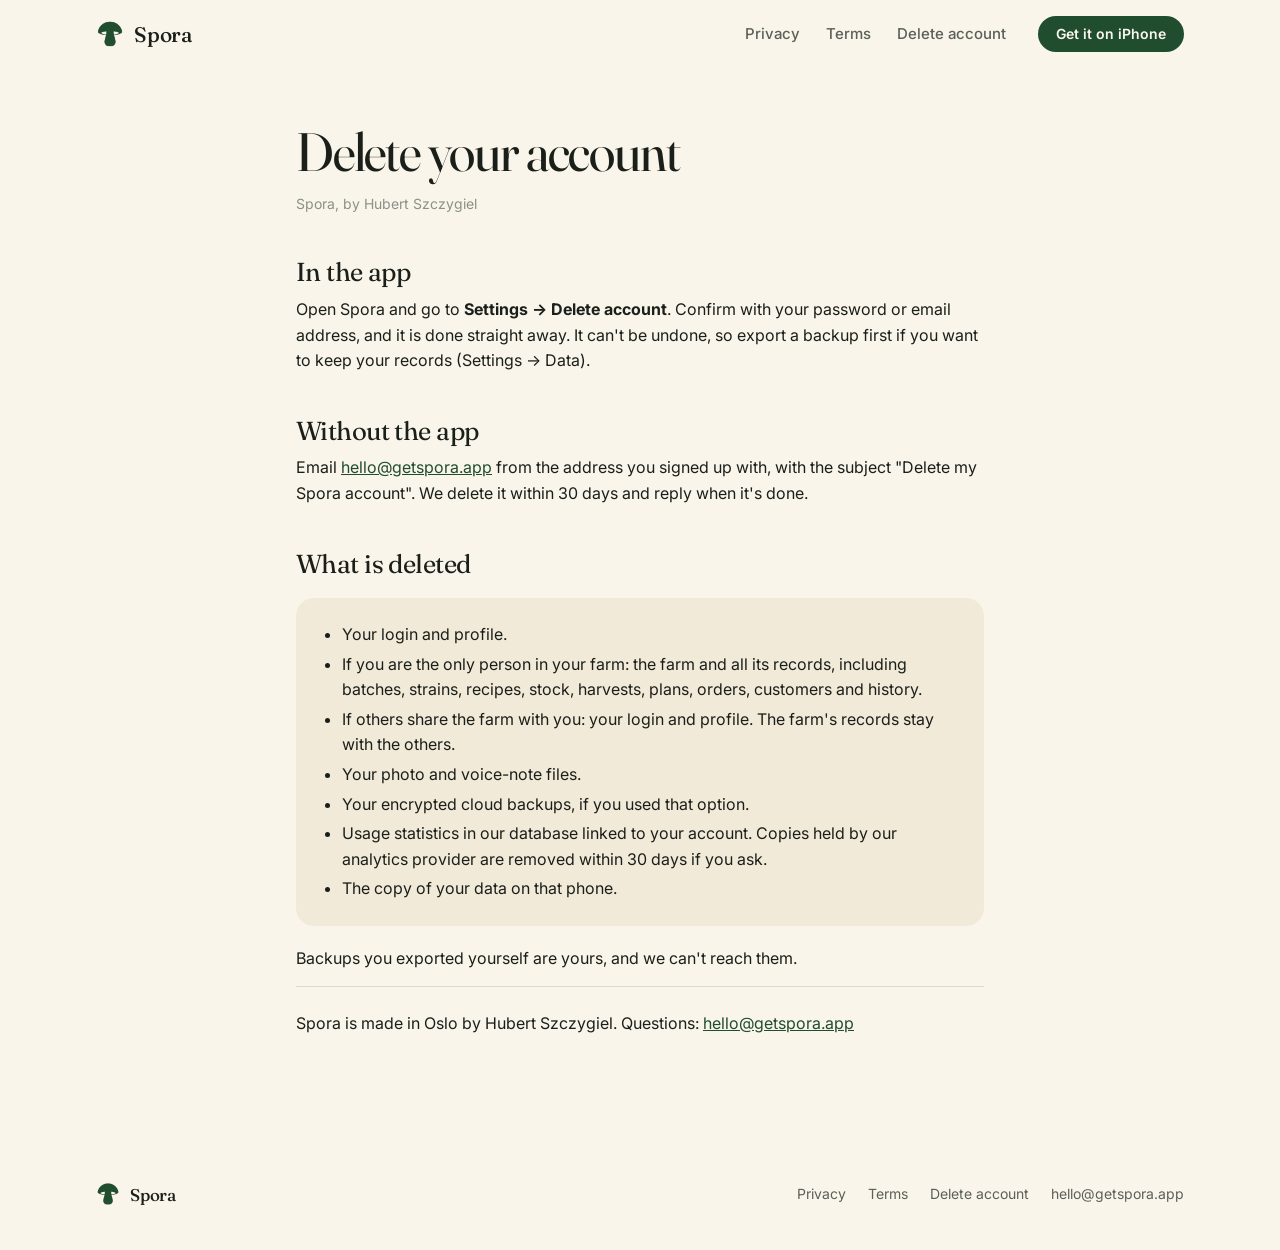
==== commit 7edef011: "Site v3: Android in Google Play review, notify form, store badge and interactions - Android wording " ====
--- a/delete.html
+++ b/delete.html
@@ -33,7 +33,7 @@
       <a href="terms.html">Terms</a>
       <a href="delete.html" aria-current="page">Delete account</a>
     </nav>
-    <a class="btn btn-small" href="mailto:hello@getspora.app?subject=Spora%20Android%20test">Join the test</a>
+    <a class="btn btn-small" href="https://apps.apple.com/app/id6827535973">Get it on iPhone</a>
   </div>
 </header>
 <main id="main" class="doc">
--- a/site.css
+++ b/site.css
@@ -96,6 +96,10 @@
 .trio{list-style:none;padding:0;margin:28px 0 0;display:grid;grid-template-columns:repeat(3,minmax(0,1fr));gap:12px;max-width:420px}
 .trio img{border-radius:14px;aspect-ratio:1;object-fit:cover;background:var(--panel)}
 .trio span{display:block;margin-top:8px;font-size:13px;color:var(--ink-faint)}
+.row-solo{grid-template-columns:minmax(0,1fr)}
+.row-solo .row-text{padding-top:0}
+.row-solo .row-text p{max-width:38em}
+.row-solo .trio{max-width:640px}
 .pair{display:grid;grid-template-columns:repeat(2,minmax(0,1fr));gap:24px;margin-top:8px}
 .card{position:relative;border-radius:28px;background:var(--cream-deep);padding:40px 40px 0;min-height:560px;overflow:hidden;display:flex;flex-direction:column}
 .card-text p{margin-top:12px;color:var(--ink-soft);max-width:26em}
@@ -167,10 +171,6 @@
 
 /* Access */
 .access{padding:136px 0 0}
-.steps{display:grid;grid-template-columns:repeat(3,minmax(0,1fr));gap:40px;margin:0 0 48px}
-.steps div{margin:0;padding-top:20px;border-top:1px solid var(--line)}
-.steps dt{font-weight:600;font-size:17px}
-.steps dd{margin:8px 0 0;color:var(--ink-soft);font-size:15px}
 .access .fine{margin-top:18px}
 .access .fine .mail{display:block;margin-top:4px}
 
@@ -244,9 +244,10 @@
   .top-row{height:60px}
   .hero{padding-top:44px}
   .hero .actions{margin-top:28px}
-  .stage{aspect-ratio:auto;height:460px;margin-top:40px;border-radius:22px}
+  h1{font-size:clamp(40px,11.5vw,48px)}
+  .stage{aspect-ratio:auto;height:520px;margin-top:40px;border-radius:22px}
   .stage-photo{left:0;width:100%;object-position:72% 45%}
-  .phone-hero{--pw:min(215px,55vw);left:calc(95% - var(--pw));bottom:-24%}
+  .phone-hero{--pw:min(250px,66vw);left:calc(96% - var(--pw));bottom:-12%}
   .features,.farm{padding-top:96px}
   .lab,.access{padding-top:84px}
   .faq{padding-top:76px}
@@ -254,8 +255,8 @@
   .row{grid-template-columns:1fr;gap:28px;margin-bottom:72px}
   .row-flip .row-text{order:0}
   .row-text{padding-top:0}
-  .row-media{height:440px;padding:28px 24px 0;border-radius:22px}
-  .row-media .phone{--pw:min(260px,72vw)}
+  .row-media{height:480px;padding:28px 20px 0;border-radius:22px}
+  .row-media .phone{--pw:min(280px,78vw)}
   .pair{grid-template-columns:1fr;gap:20px}
   .card{min-height:0;padding:28px 24px 0;border-radius:22px}
   .card .phone-crop{--pw:min(260px,72vw);margin-top:28px;margin-bottom:-30%}
@@ -268,7 +269,6 @@
   .species{gap:12px;margin-top:28px}
   .species img{border-radius:14px}
   .species span{font-size:16px;margin-top:8px}
-  .steps{grid-template-columns:1fr;gap:20px;margin-bottom:36px}
   .access .actions .btn{flex:1 1 100%}
   .closing{margin-top:96px;padding:80px 0}
   .foot nav{margin-left:0}
@@ -325,3 +325,132 @@
   .guides-media .phone{--pw:min(230px,60vw)}
   .guide-card{left:16px;bottom:28px;width:min(170px,44vw);border-radius:10px}
 }
+
+/* Signup form (signup.js). Hidden without JavaScript; the email links stay as fallback. */
+.signup{display:grid;gap:16px;max-width:520px;margin:8px 0 22px;padding:24px;background:var(--cream-deep);border-radius:20px}
+.signup-platform{border:0;margin:0;padding:0;display:flex;flex-wrap:wrap;gap:8px 20px}
+.signup-platform legend{font-weight:600;margin-bottom:8px;padding:0}
+.signup-platform label{display:inline-flex;align-items:center;gap:8px;min-height:44px;cursor:pointer}
+.signup-field{display:grid;gap:6px;font-weight:600;font-size:15px}
+.signup-field i{font-style:normal;font-weight:400;color:var(--ink-faint)}
+.signup-field input{font:16px var(--sans);color:var(--ink);background:#fff;border:1.5px solid var(--line);border-radius:12px;padding:13px 14px;min-height:48px;width:100%;box-sizing:border-box}
+.signup-field input:focus{outline:3px solid var(--green);outline-offset:1px;border-color:transparent}
+.signup-consent{display:flex;gap:10px;align-items:flex-start;font-size:14px;color:var(--ink-soft);line-height:1.5}
+.signup-consent input{margin-top:3px;width:18px;height:18px;flex:none;accent-color:var(--green)}
+.signup input[type=radio]{width:18px;height:18px;accent-color:var(--green)}
+.signup .btn{justify-self:start;border:0;cursor:pointer;font-family:var(--sans)}
+.signup .btn:disabled{opacity:.6;cursor:wait}
+.signup-status{margin:0;font-size:15px;min-height:1.5em;color:#8A2D1B}
+.signup-status.is-ok{color:var(--green);font-weight:600}
+.signup-hp{position:absolute;left:-9999px;width:1px;height:1px;overflow:hidden}
+.signup:not([hidden]) ~ .signup-alt .link-quiet{font-size:14px}
+@media (max-width:560px){.signup{padding:18px;border-radius:16px}.signup .btn{justify-self:stretch}}
+.signup-status:empty{display:none}
+.farm-sec .row-text > p.farm-intro{color:var(--ink)}
+
+/* ---- v3: interactions (site.js). Every rule below needs a class that site.js adds. ---- */
+
+/* Kit / hobby / farm switch */
+.who-tabs{display:inline-flex;gap:4px;padding:5px;border-radius:999px;background:var(--cream-deep);margin:-28px 0 24px}
+.who-tabs button{font:600 15px/1 var(--sans);color:var(--ink-soft);background:none;border:0;border-radius:999px;padding:0 20px;min-height:44px;cursor:pointer;transition:background .2s ease,color .2s ease}
+.who-tabs button:hover{color:var(--ink)}
+.who-tabs button[aria-selected=true]{background:var(--green);color:#FBF7EE}
+.who-list.is-switch{display:block;border-radius:28px;background:var(--cream-deep);overflow:hidden}
+.who-list.is-switch>li{display:grid;grid-template-columns:minmax(0,1fr) minmax(0,.9fr);gap:56px;align-items:start;height:520px;padding:52px 56px 0}
+.who-list.is-switch>li[hidden]{display:none}
+.who-list.is-switch .who-copy>img{width:148px;border-radius:20px}
+.who-list.is-switch h3{font-size:clamp(28px,2.8vw,36px);margin-top:28px}
+.who-list.is-switch p{font-size:17px;margin-top:14px}
+.who-list.is-switch .phone{--pw:310px;justify-self:center}
+.who-list.is-switch .phone img{border-radius:0;aspect-ratio:720/1513;object-fit:fill}
+@keyframes who-copy{from{opacity:0;transform:translateY(8px)}}
+@keyframes who-phone{from{opacity:0;transform:translateY(28px)}}
+.who-list.is-switch>li.is-in .who-copy{animation:who-copy .4s cubic-bezier(.2,.7,.2,1) both}
+.who-list.is-switch>li.is-in .phone{animation:who-phone .55s cubic-bezier(.2,.7,.2,1) both}
+
+/* Photo slider */
+.scrub{margin-top:28px;max-width:420px}
+.scrub-stage{position:relative;aspect-ratio:1;border-radius:18px;overflow:hidden;background:var(--panel)}
+.scrub-stage img{position:absolute;inset:0;width:100%;height:100%;object-fit:cover}
+.scrub-range{-webkit-appearance:none;appearance:none;display:block;width:100%;height:44px;margin:6px 0 0;background:none;cursor:pointer;--fill:0%}
+.scrub-range::-webkit-slider-runnable-track{height:4px;border-radius:2px;background:linear-gradient(to right,var(--green) var(--fill),rgba(27,31,26,.16) var(--fill))}
+.scrub-range::-moz-range-track{height:4px;border-radius:2px;background:rgba(27,31,26,.16)}
+.scrub-range::-moz-range-progress{height:4px;border-radius:2px;background:var(--green)}
+.scrub-range::-webkit-slider-thumb{-webkit-appearance:none;width:26px;height:26px;margin-top:-11px;border-radius:50%;background:var(--green);border:3px solid var(--cream);box-shadow:0 2px 8px rgba(27,31,26,.3)}
+.scrub-range::-moz-range-thumb{width:20px;height:20px;border-radius:50%;background:var(--green);border:3px solid var(--cream);box-shadow:0 2px 8px rgba(27,31,26,.3)}
+.scrub-range:focus-visible{outline:3px solid var(--green);outline-offset:2px;border-radius:8px}
+.scrub-marks{display:flex;justify-content:space-between;font-size:13px;color:var(--ink-faint)}
+.scrub-marks span{transition:color .15s ease}
+.scrub-marks .is-on{color:var(--ink);font-weight:600}
+.row-solo .has-scrub{display:grid;grid-template-columns:minmax(0,1fr) minmax(0,420px);gap:64px;align-items:center}
+.row-solo .has-scrub .scrub{margin-top:0}
+
+/* Feature tour: one phone that stays while the steps scroll (wide screens only) */
+.tour.is-tour{display:grid;grid-template-columns:minmax(0,1fr) minmax(0,1.1fr);gap:64px;align-items:start;margin-bottom:104px}
+.is-tour .tour-steps{min-width:0}
+.is-tour [data-step]{display:flex;flex-direction:column;justify-content:center;min-height:76vh;margin:0;padding:0;background:none;border-radius:0;overflow:visible}
+.is-tour [data-step]:first-child{justify-content:flex-start;min-height:62vh;padding-top:52px}
+.is-tour .row-text{padding-top:0;order:0}
+.is-tour .row-media,.is-tour .card .phone{display:none}
+.is-tour .pair{display:block;margin:0}
+.is-tour .card-text p{font-size:17px;margin-top:16px;max-width:30em}
+.is-tour .has-scrub{display:block}
+.is-tour .scrub{max-width:300px}
+.tour-stage{position:sticky;top:96px;height:min(680px,calc(100vh - 128px));border-radius:28px;background:var(--cream-deep);overflow:hidden}
+.tour-stage .phone{--pw:340px;margin:44px auto 0;transition:opacity .35s ease,transform .5s cubic-bezier(.2,.7,.2,1)}
+.tour-screens{display:grid;border-radius:calc(var(--pw)*.137);overflow:hidden;background:#FBF7EE}
+.tour-screens .screen{grid-area:1/1;border-radius:0;opacity:0;transition:opacity .4s ease}
+.tour-screens .screen.is-on{opacity:1}
+.tour-photo{position:absolute;inset:0;display:flex;align-items:center;justify-content:center;padding:32px;opacity:0;visibility:hidden;transition:opacity .35s ease,visibility 0s .35s}
+.tour-photo .scrub{width:100%;max-width:min(440px,calc(100vh - 300px));margin:0}
+.tour-stage.is-photo .phone{opacity:0;transform:translateY(24px)}
+.tour-stage.is-photo .tour-photo{opacity:1;visibility:visible;transition:opacity .35s ease .1s}
+
+/* Scroll reveals */
+.rv{opacity:0;transform:translateY(14px)}
+.rv.rv-in{opacity:1;transform:none;transition:opacity .6s cubic-bezier(.2,.7,.2,1),transform .6s cubic-bezier(.2,.7,.2,1)}
+
+/* Get the app */
+.get{display:grid;grid-template-columns:minmax(0,.8fr) minmax(0,1.2fr);gap:20px;align-items:start;margin-bottom:28px}
+.get-card{background:#FFFDF8;border:1px solid var(--line);border-radius:22px;padding:30px 30px 32px;scroll-margin-top:96px}
+.get-card h3{font-size:26px}
+.get-card>p{margin-top:10px;color:var(--ink-soft);max-width:30em}
+.get-card>.btn{margin-top:22px}
+.get-card .signup{margin:22px 0 14px;max-width:none}
+.closing .closing-alt{margin-top:18px;font-size:15px}
+.closing-alt a{color:#FBF7EE;text-underline-offset:4px;text-decoration-thickness:1px}
+
+@media (max-width:1000px){
+  .who-list.is-switch>li{gap:32px;padding:40px 36px 0;height:480px}
+  .who-list.is-switch .phone{--pw:270px}
+  .row-solo .has-scrub{grid-template-columns:minmax(0,1fr) minmax(0,340px);gap:40px}
+}
+@media (max-width:780px){
+  .who-tabs{display:flex;margin:-12px 0 16px}
+  .who-tabs button{flex:1;padding:0 6px;font-size:14px}
+  .who-list.is-switch{border-radius:22px}
+  .who-list.is-switch>li{grid-template-columns:1fr;gap:28px;height:auto;padding:24px 22px 0}
+  .who-list.is-switch .who-copy{display:grid;grid-template-columns:96px minmax(0,1fr);gap:6px 16px;align-items:start}
+  .who-list.is-switch .who-copy>img{width:96px;grid-row:span 2;border-radius:16px}
+  .who-list.is-switch h3{font-size:24px;margin-top:0}
+  .who-list.is-switch p{font-size:15.5px;margin-top:0}
+  .who-list.is-switch .phone{--pw:min(250px,68vw);margin-bottom:calc(var(--pw)*-1.05)}
+  .row-solo .has-scrub{display:block}
+  .row-solo .has-scrub .scrub{margin-top:28px}
+  .get{grid-template-columns:1fr}
+  .get-card{padding:24px 22px 26px;border-radius:18px}
+}
+@media (prefers-reduced-motion:reduce){
+  .who-list.is-switch>li.is-in .who-copy,.who-list.is-switch>li.is-in .phone{animation:none}
+  .tour-stage .phone,.tour-screens .screen,.tour-photo,.tour-stage.is-photo .tour-photo,.who-tabs button,.scrub-marks span{transition:none}
+}
+
+/* Store badges (official artwork, img/badge-*.svg). Both are drawn at the same height. */
+.stores{display:flex;flex-wrap:wrap;align-items:center;gap:12px 14px}
+.store{display:inline-block;line-height:0;border-radius:9px;transition:transform .1s ease,opacity .15s ease}
+.store:hover{opacity:.86}
+.store:active{transform:translateY(1px)}
+.store img{height:56px;width:auto;max-width:none}
+.get-card .stores{margin-top:22px}
+.closing .stores{justify-content:center;margin-top:34px}
+@media (max-width:420px){.store img{height:50px}}
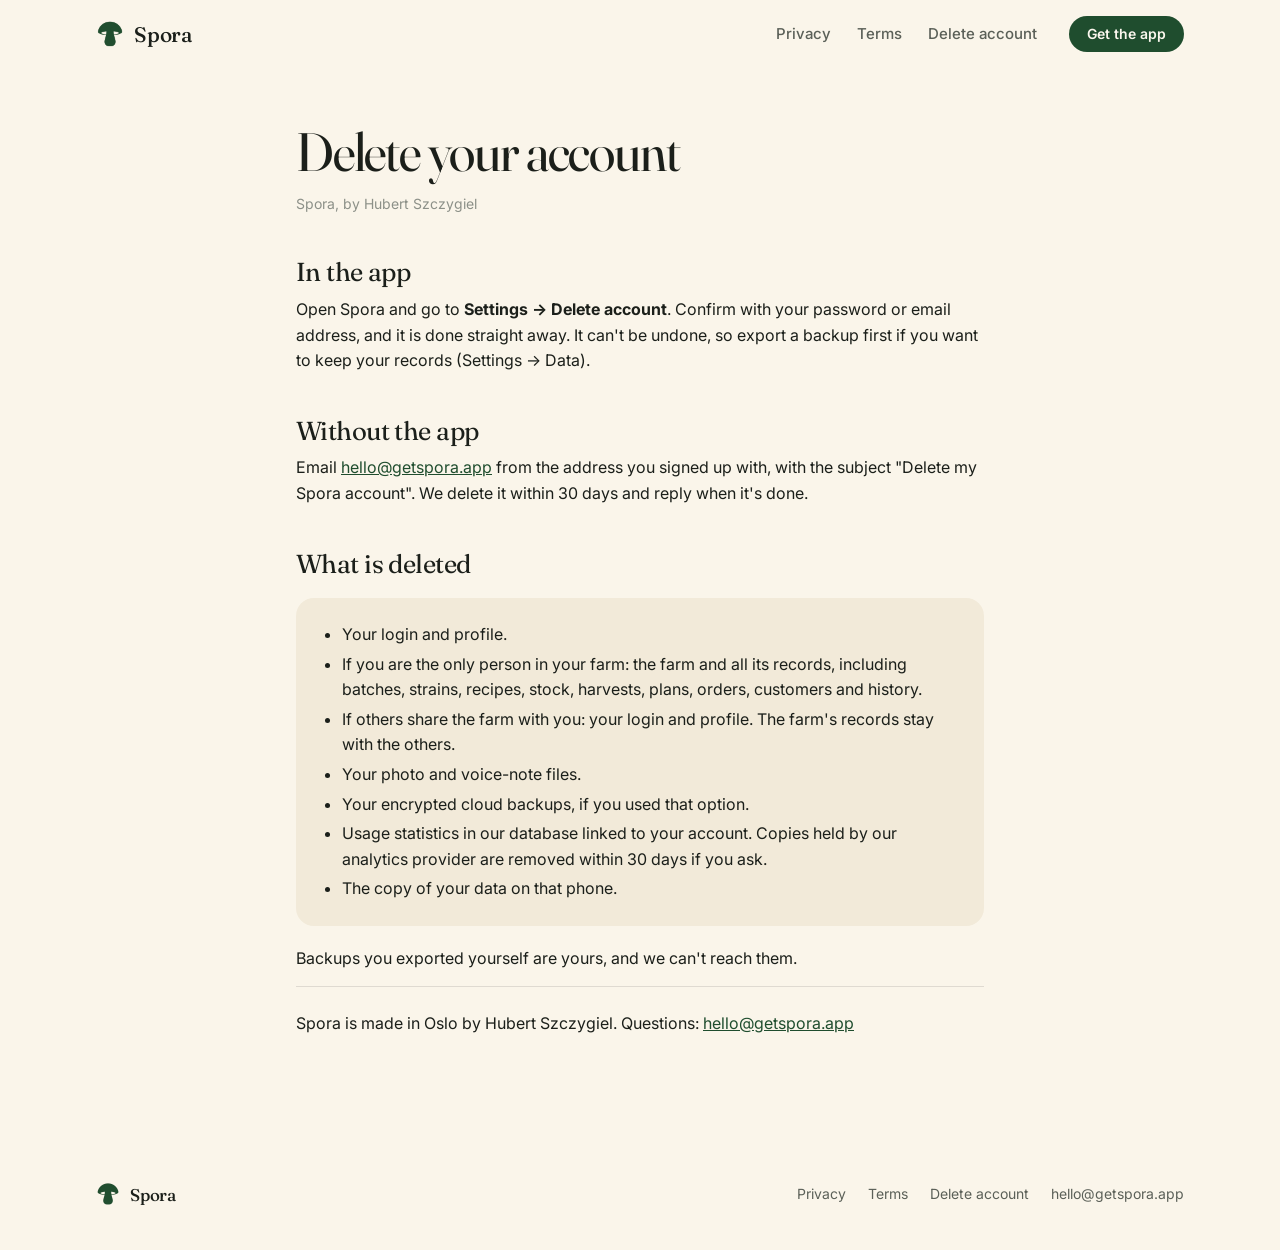
==== commit 59c77938: "Site v3: Android is live. Both store badges, and what is new in the Android release For the day Goog" ====
--- a/delete.html
+++ b/delete.html
@@ -33,7 +33,7 @@
       <a href="terms.html">Terms</a>
       <a href="delete.html" aria-current="page">Delete account</a>
     </nav>
-    <a class="btn btn-small" href="https://apps.apple.com/app/id6827535973">Get it on iPhone</a>
+    <a class="btn btn-small" href="/#access">Get the app</a>
   </div>
 </header>
 <main id="main" class="doc">
--- a/site.css
+++ b/site.css
@@ -454,3 +454,16 @@
 .get-card .stores{margin-top:22px}
 .closing .stores{justify-content:center;margin-top:34px}
 @media (max-width:420px){.store img{height:50px}}
+
+/* Android live: both badges, and what is new in the Android release */
+.hero .stores{justify-content:center;margin-top:34px}
+.access .stores{margin-bottom:22px}
+.news{margin-top:72px;padding:44px 48px 48px;border-radius:28px;background:var(--cream-deep);scroll-margin-top:96px}
+.news-head p{margin-top:10px;color:var(--ink-soft);font-size:17px;max-width:34em}
+.news-list{display:grid;grid-template-columns:repeat(4,minmax(0,1fr));gap:32px;margin:36px 0 0}
+.news-list div{margin:0;padding-top:20px;border-top:1px solid rgba(27,31,26,.14)}
+.news-list dt{font-weight:600;font-size:16px}
+.news-list dd{margin:8px 0 0;color:var(--ink-soft);font-size:15px}
+@media (max-width:1000px){.news{padding:36px 32px 40px}.news-list{grid-template-columns:repeat(2,minmax(0,1fr));gap:28px}}
+@media (max-width:780px){.hero .stores{margin-top:28px}.news{margin-top:56px;padding:28px 22px 32px;border-radius:22px}.news-list{grid-template-columns:1fr;gap:20px;margin-top:28px}}
+@media (max-width:420px){.hero .stores .store img,.closing .stores .store img{height:46px}}
